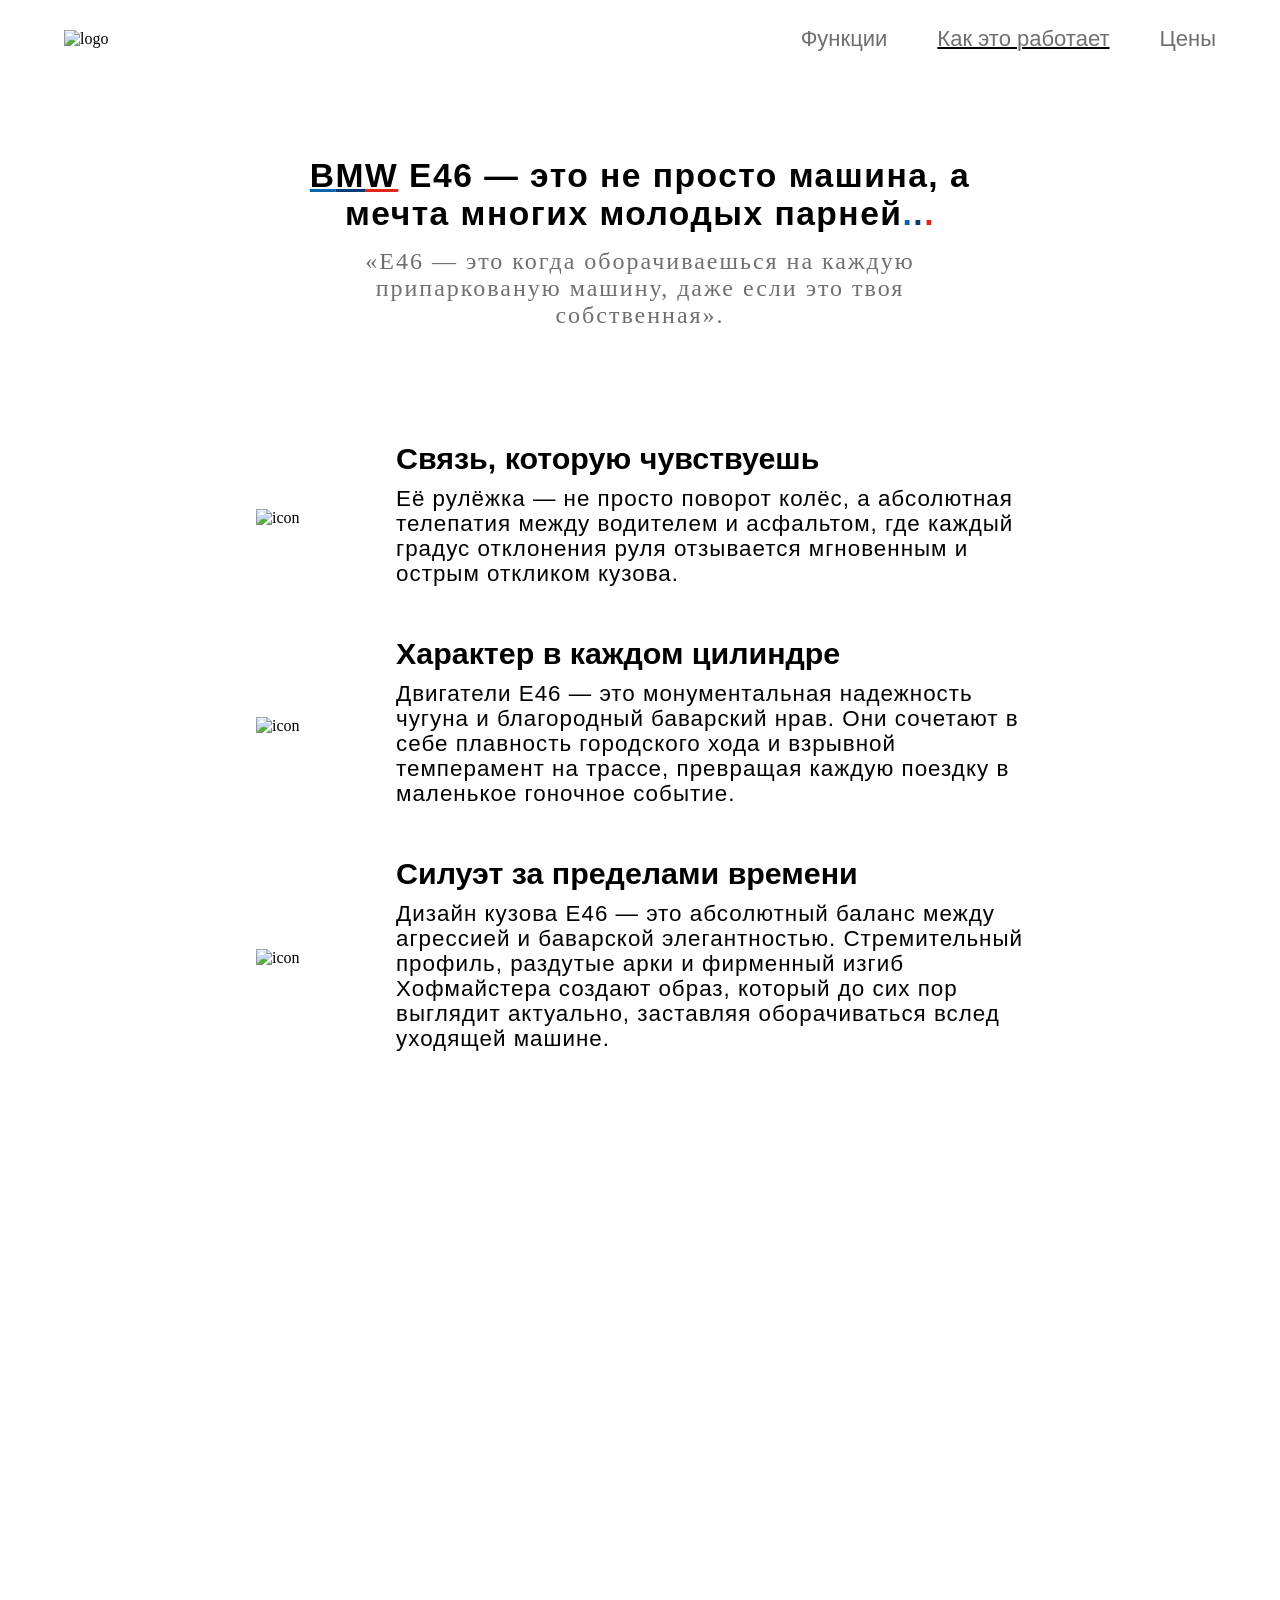
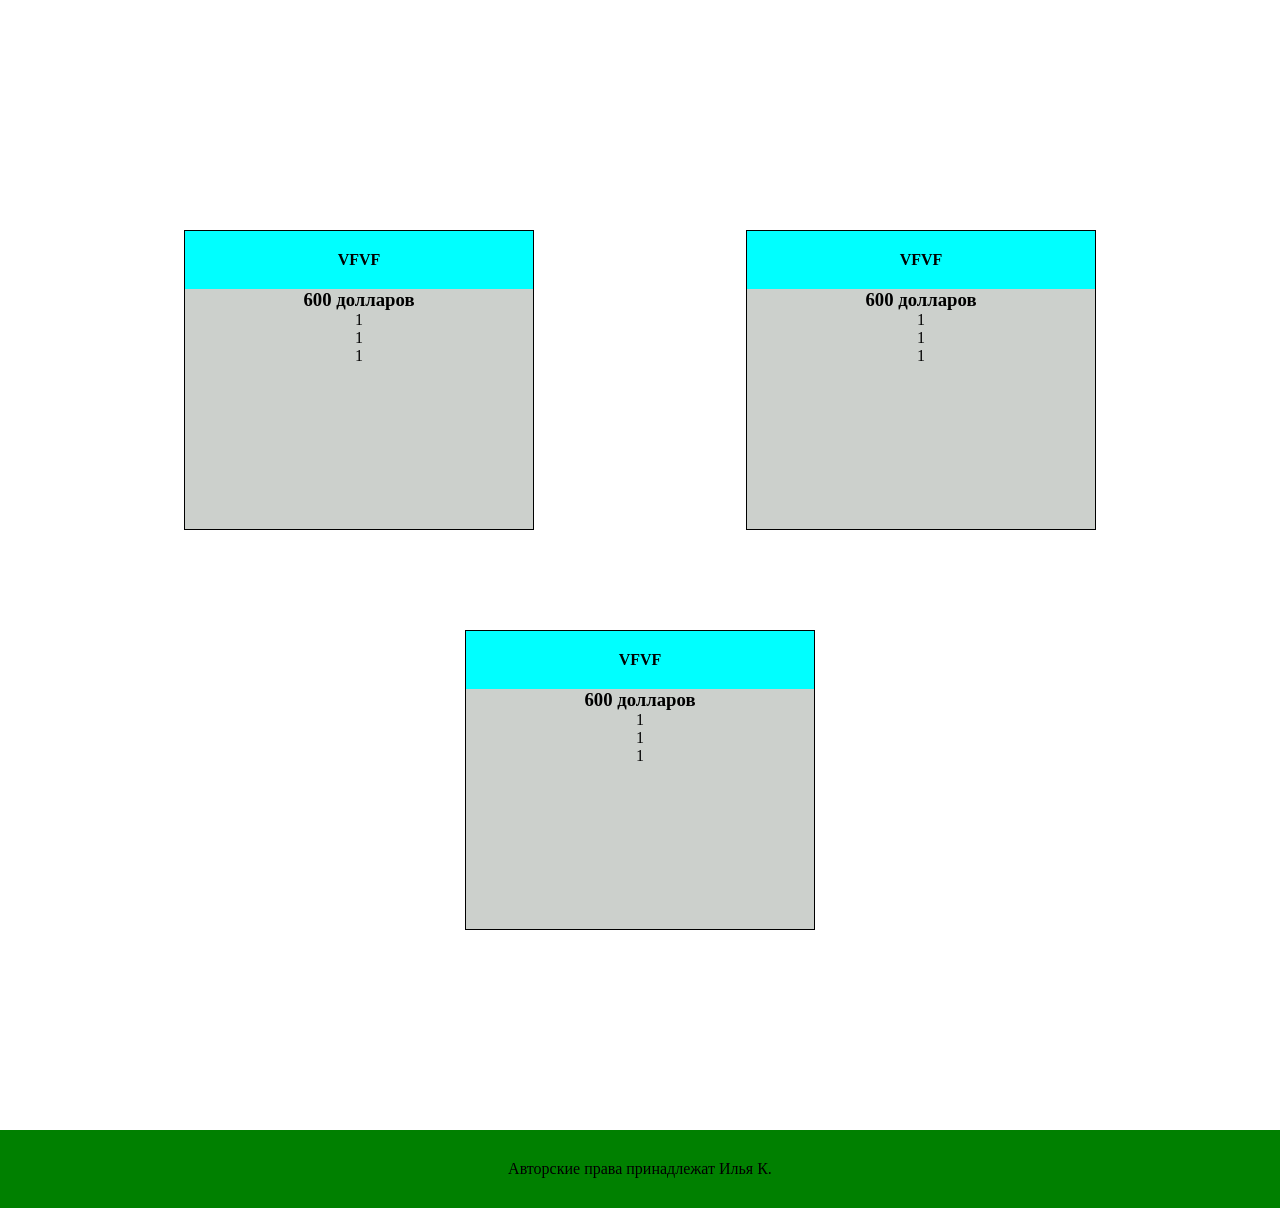
==== index.html @ d00f6525 "Rename bmwe46.html to index.html" ====
<!DOCTYPE html>
 <html lang="ru">
 <head>
    <meta charset="UTF-8">
    <meta name="viewport" content="width=device-width, initial-scale=1.0">
    <title>Ручная работа</title>
    <link rel="stylesheet" href ="bmwe46.css">
 </head>
 <header id="header">
    <img id="header-img" src="https://thumb.wikimedia.org/wikipedia/commons/thumb/7/73/Logo_BMW_Group_2021.svg/3840px-Logo_BMW_Group_2021.svg.png?utm_source=ru.wikipedia.org&utm_campaign=index&utm_content=thumbnail" alt="logo" >
    <nav id="nav-bar">
      <a href="#grid-section" class="nav-link">Функции</a>
      <span class="nav-link-span"><a href="#video-section" class="nav-link">Как это работает</span></a>
      <a href="#price-section" class="nav-link">Цены</a>
    </nav>
 </header>
 <main class="main-info">
  <section class="title-section">
    <div class="title">
      <h2><span class="BMWspace"><span class="Mblue">B</span><span class="Mbluedark">M</span><span class="Mred">W</span></span> E46 — это не просто машина, а мечта многих молодых парней<span class="pointMblue">.</span><span class="pointMbluedark">.</span><span class="pointMred">.</span></h2>
      <!-- <form id="form" action="https://www.freecodecamp.com/email-submit">
        <input name="email" id="email" type="email" placeholder="Адрес электронной почты" reqiured>
        <br>
        <input id="submit" name="submit" type="submit" value="Начать">
      </form> -->
      <p>«Е46 — это когда оборачиваешься на каждую припаркованую машину, даже если это твоя собственная».</p>
    </div>
  </section>
  <section class="grid-section" id="grid-section">
    <div class="grid-info">
      <div class="icon">
        <img src="https://cdn-icons-png.flaticon.com/512/104/104932.png" 
        alt="icon" id="img-icon">
      </div>
      <div class="icon-information" id="icon-information">
        <h3>Связь, которую чувствуешь</h3>
        <p>Её рулёжка — не просто поворот колёс, а абсолютная телепатия между водителем и асфальтом, 
  где каждый градус отклонения руля отзывается мгновенным и острым откликом кузова.</p>
      </div>
    </div>
    <div class="grid-info">
      <div class="icon">
        <img src="https://cdn-icons-png.flaticon.com/512/104/104943.png" 
        alt="icon" id="img-icon">
      </div>
      <div class="icon-information" id="icon-information">
        <h3>Характер в каждом цилиндре</h3>
        <p>Двигатели E46 — это монументальная надежность чугуна и благородный баварский нрав. 
  Они сочетают в себе плавность городского хода и взрывной темперамент на трассе, 
  превращая каждую поездку в маленькое гоночное событие.</p>
      </div>
    </div>
    <div class="grid-info">
      <div class="icon">
        <img src="https://img.icons8.ru/parakeet-line/1200/design.png" 
        alt="icon" id="img-icon">
      </div>
      <div class="icon-information" id="icon-information">
        <h3>Силуэт за пределами времени</h3>
        <p>Дизайн кузова E46 — это абсолютный баланс между агрессией и баварской элегантностью. 
  Стремительный профиль, раздутые арки и фирменный изгиб Хофмайстера создают образ, 
  который до сих пор выглядит актуально, заставляя оборачиваться вслед уходящей машине.</p>
      </div>
    </div>  
  </section>
  <section class="video-section" id="video-section">
    <iframe id="video" src="https://www.youtube.com/embed/TzeWH5wZwqw" frameborder="1" allowfullscreen=""></iframe>
  </section>
</main>
 <section class="price-section" id="price-section">
    <div class="price-info" id="price-info">
      <div class="price-title"><h4>VFVF</h4></div>
      <h3>600 долларов</h3>
      <p>1</p>
      <p>1</p>
      <p>1</p>
    </div>
    <div class="price-info" id="price-info">
      <div class="price-title"><h4>VFVF</h4></div>
      <h3>600 долларов</h3>
      <p>1</p>
      <p>1</p>
      <p>1</p>
    </div>
    <div class="price-info" id="price-info">
      <div class="price-title"><h4>VFVF</h4></div>
      <h3>600 долларов</h3>
      <p>1</p>
      <p>1</p>
      <p>1</p>
    </div>
  </section>
  <footer class="footer-info">
    <p>Авторские права принадлежат Илья К.</p>
  </footer>
</html>
---- bmwe46.css ----
* {
    margin:0;
    box-sizing: border-box;
    scroll-behavior:smooth;
}



#header {
    display:flex;
    align-items: center;
    justify-content: space-between;
    padding-top: 2%;
    padding-bottom: 2%;
    width: 90%;
    margin: auto;
}

header nav{
    display: flex;
    gap:50px
}

header .nav-link {
    text-decoration: none;
    color:#6f6f6f;
    font-family: 'Trebuchet MS', 'Lucida Sans Unicode', 'Lucida Grande', 'Lucida Sans', Arial, sans-serif;
    font-size: 22px;
}

.nav-link-span{
    text-decoration:underline black 2px;
}


header .nav-link:hover {
    text-decoration: none;
    color:#1b1a1a;
    font-family: 'Trebuchet MS', 'Lucida Sans Unicode', 'Lucida Grande', 'Lucida Sans', Arial, sans-serif;
    font-size: 24px;
    letter-spacing: 1px;
}


#header-img{
    width: 150px;
}

main {
    margin: 0 auto;
    width: 60%;
}

.title-section {
    padding-top: 80px;
    text-align: center;
}

.title h2{
    font-family:'Trebuchet MS', 'Lucida Sans Unicode', 'Lucida Grande', 'Lucida Sans', Arial, sans-serif;
    font-size:2.1rem;
    padding: 0 0 15px 0;
    letter-spacing: 1.5px;
}

.title p {
    font-family: Georgia, 'Times New Roman', Times, serif;
    font-size: 1.5rem;
    width: 80%;
    text-align: center;
    margin: 0 auto;
    letter-spacing: 2px;
    color:#6f6f6f
}



.Mblue {
    text-decoration: underline #0066b1 3px;
}
.Mbluedark {
    text-decoration: underline #003d78 3px;
}
.Mred {
    text-decoration: underline #e22718 3px;
}
.pointMblue{
    color:#0066b1;
}
.pointMbluedark{
    color:#003d78;
}
.pointMred{
    color:#e22718;
}
/* .title #email {
    width: 35%;
    height: 35px;
    text-align: center;
    border-radius: 5px;
    border: 1px solid;
    margin-bottom: 15px;
        font-family: 'Trebuchet MS', 'Lucida Sans Unicode', 'Lucida Grande', 'Lucida Sans', Arial, sans-serif;
    
}

.title #submit {
    width: 15%;
    height: 30px;
    border: 1px solid;
    background-color: transparent;
    font-family: 'Trebuchet MS', 'Lucida Sans Unicode', 'Lucida Grande', 'Lucida Sans', Arial, sans-serif;
    font-size: 0.9rem;
}


.title #email:hover{
    background-color: rgb(188, 187, 187);
    font-size:0.85rem;
    color:black
}

.title #submit:hover{
    background-color: rgb(188, 187, 187);
    font-size:0.85rem;
    color:black
} */


.grid-section {
    padding-top: 8%;
}

.grid-info {
    display: grid;
    grid-template-columns: 100px 2fr;
    align-items: center;
    gap:40px;
    padding-top: 50px;
}

.icon img {
    padding-top: 10px;
    width: 90px;
}

.icon-information h3{
    font-family: 'Trebuchet MS', 'Lucida Sans Unicode', 'Lucida Grande', 'Lucida Sans', Arial, sans-serif;
    font-size: 1.9rem;
}

.icon-information p {
    font-family: 'Trebuchet MS', 'Lucida Sans Unicode', 'Lucida Grande', 'Lucida Sans', Arial, sans-serif;
    font-size: 1.4rem;
    letter-spacing: 1px;
    line-height: 25px;
    padding-top: 10px;
}

.video-section {
    padding-top: 150px;
    text-align:center;
}

.video-section #video {
    border-radius: 20px;
    width: 80%;
    height: 475px;
    border: none;
}



.price-section {
    display: flex;
    align-items: center;
    justify-content:space-around;
    text-align: center;
    flex-wrap: wrap;
    padding-top:150px;
    width: 80%;
    margin: 0 auto;
    gap:100px;
    padding-bottom: 200px;
}


.price-info{
    border: 1px solid;
    width: 350px;
    background-color:rgb(204, 208, 204);
    height: 300px;
}

.price-title {
    background-color: aqua;
    padding: 20px;
}

footer {
    width: 100%;
    padding: 30px;
    background-color: green;
    text-align: center;
}
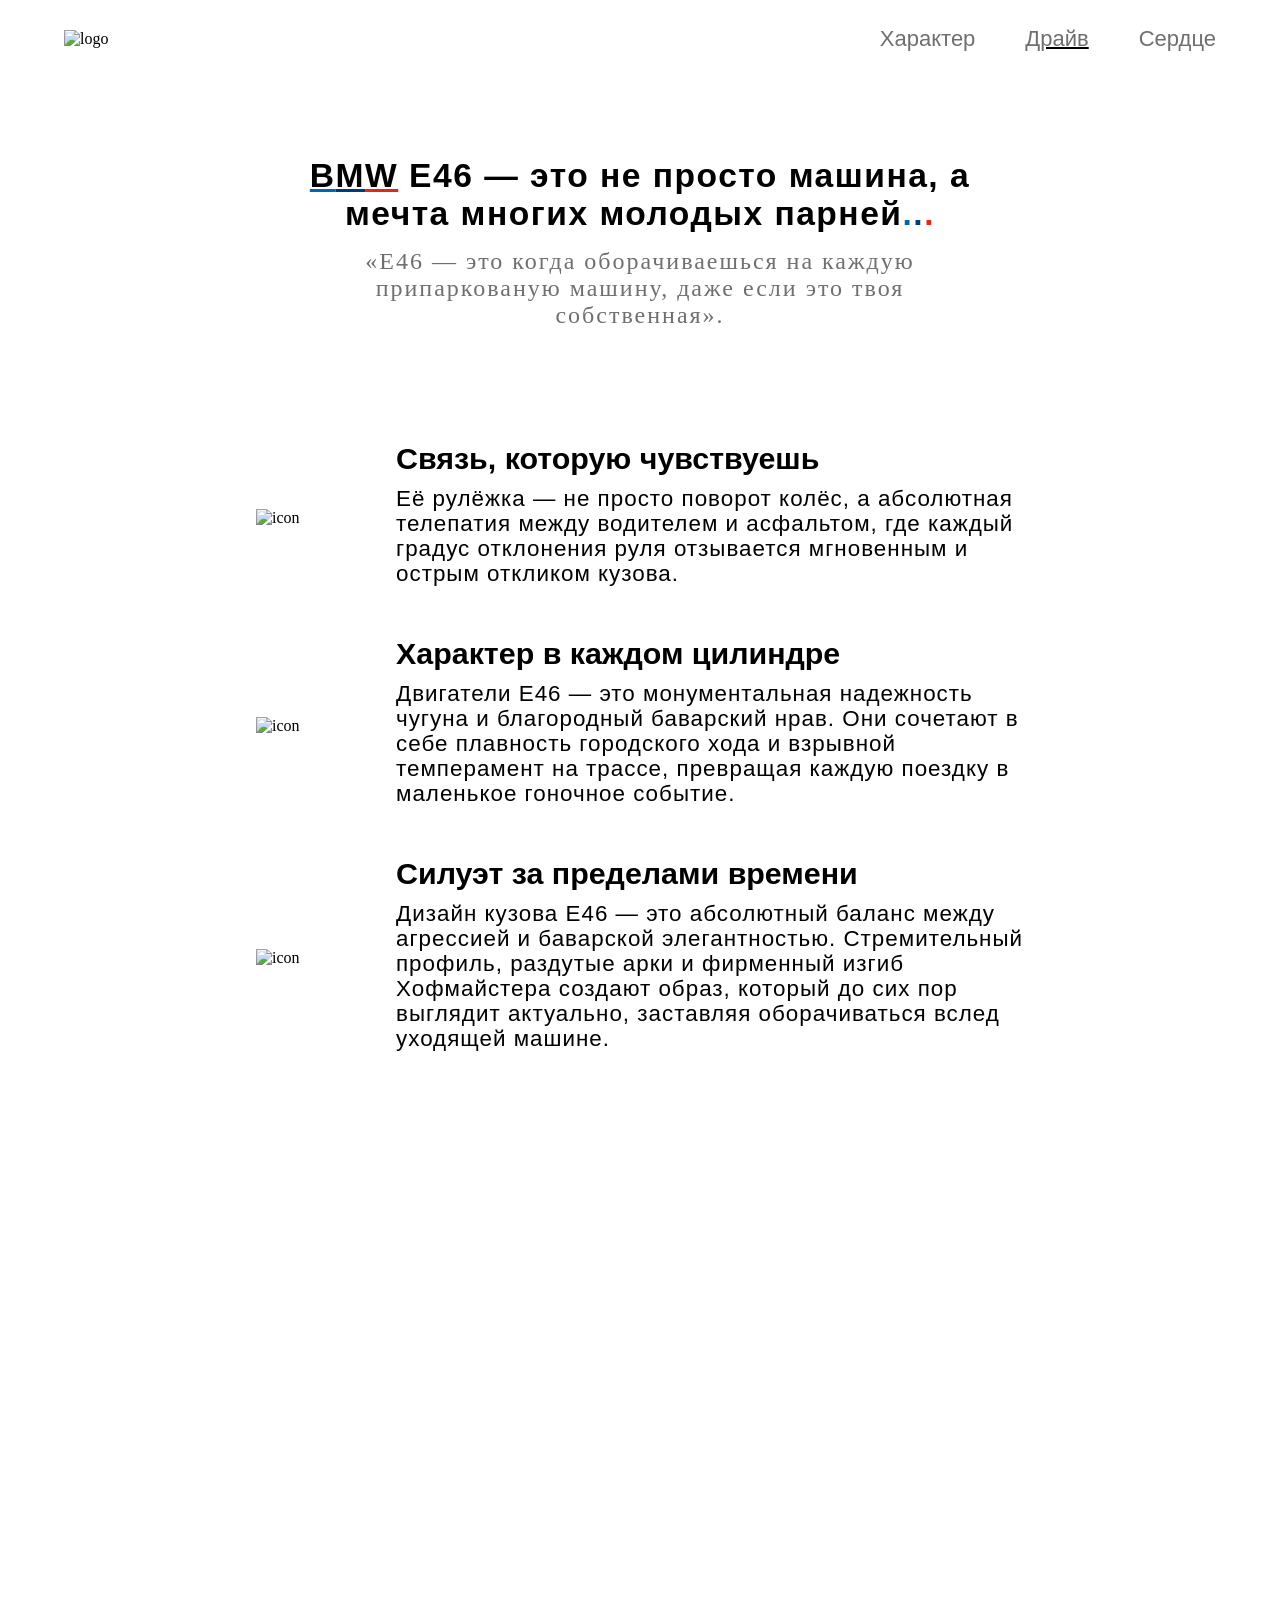
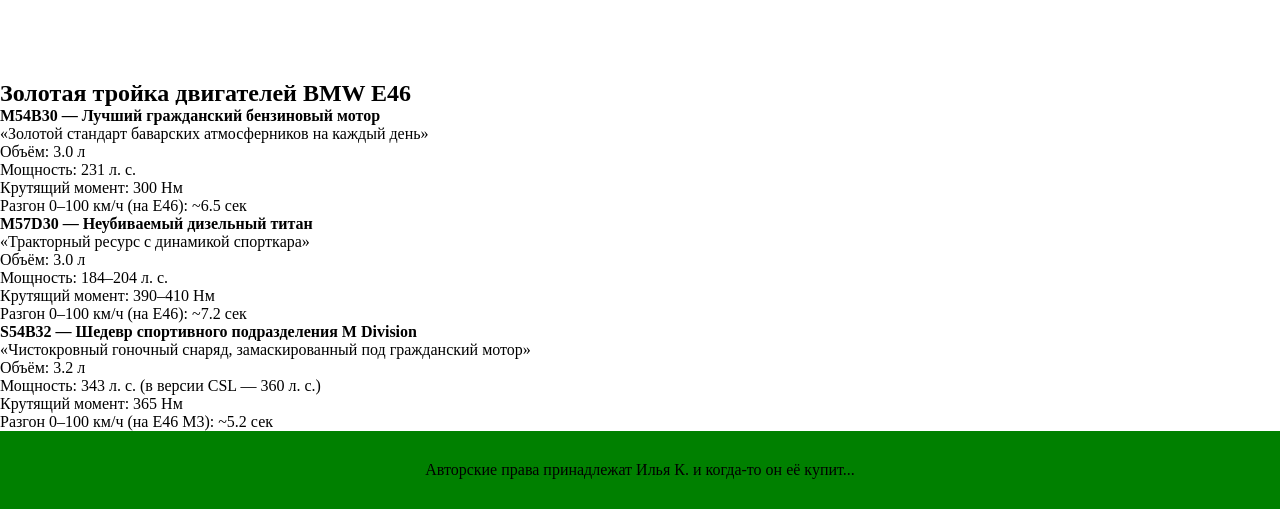
==== commit 1ef113c2: "Update index.html" ====
--- a/index.html
+++ b/index.html
@@ -4,14 +4,14 @@
     <meta charset="UTF-8">
     <meta name="viewport" content="width=device-width, initial-scale=1.0">
     <title>Ручная работа</title>
-    <link rel="stylesheet" href ="bmwe46.css">
+    <link rel="stylesheet" href ="style.css">
  </head>
  <header id="header">
     <img id="header-img" src="https://thumb.wikimedia.org/wikipedia/commons/thumb/7/73/Logo_BMW_Group_2021.svg/3840px-Logo_BMW_Group_2021.svg.png?utm_source=ru.wikipedia.org&utm_campaign=index&utm_content=thumbnail" alt="logo" >
     <nav id="nav-bar">
-      <a href="#grid-section" class="nav-link">Функции</a>
-      <span class="nav-link-span"><a href="#video-section" class="nav-link">Как это работает</span></a>
-      <a href="#price-section" class="nav-link">Цены</a>
+      <a href="#grid-section" class="nav-link">Характер</a>
+      <span class="nav-link-span"><a href="#video-section" class="nav-link">Драйв</span></a>
+      <a href="#title-engine" class="nav-link">Сердце</a>
     </nav>
  </header>
  <main class="main-info">
@@ -63,34 +63,45 @@
       </div>
     </div>  
   </section>
-  <section class="video-section" id="video-section">
-    <iframe id="video" src="https://www.youtube.com/embed/TzeWH5wZwqw" frameborder="1" allowfullscreen=""></iframe>
-  </section>
 </main>
- <section class="price-section" id="price-section">
-    <div class="price-info" id="price-info">
-      <div class="price-title"><h4>VFVF</h4></div>
-      <h3>600 долларов</h3>
-      <p>1</p>
-      <p>1</p>
-      <p>1</p>
+
+  <div class="background-img-video">
+    <section class="video-section" id="video-section">
+      
+        <iframe id="video" src="https://www.youtube.com/embed/TzeWH5wZwqw" frameborder="1" allowfullscreen=""></iframe>
+
+    </section>
+  </div>
+  <div class="title-engine" id="title-engine">
+   <h2>Золотая тройка двигателей BMW E46</h2>
+  </div>
+ <section class="engine-section" id="engine-section">
+    <div class="engine-info" id="engine-info">
+      <div class="engine-name"><h4>M54B30 — Лучший гражданский бензиновый мотор</h4></div>
+      <p class="quote-engine">«Золотой стандарт баварских атмосферников на каждый день»</p>
+      <p class="engine-hp"><span class="line-engine-hp">Объём</span>: 3.0 л</p>
+      <p class="engine-hp"><span class="line-engine-hp">Мощность</span>: 231 л. с.</p>
+      <p class="engine-hp"><span class="line-engine-hp">Крутящий момент</span>: 300 Нм</p>
+      <p class="engine-hp"><span class="line-engine-hp">Разгон 0–100 км/ч (на E46)</span>: ~6.5 сек</p>
     </div>
-    <div class="price-info" id="price-info">
-      <div class="price-title"><h4>VFVF</h4></div>
-      <h3>600 долларов</h3>
-      <p>1</p>
-      <p>1</p>
-      <p>1</p>
+    <div class="engine-info" id="engine-info">
+      <div class="engine-name"><h4>M57D30 — Неубиваемый дизельный титан</h4></div>
+      <p class="quote-engine">«Тракторный ресурс с динамикой спорткара»</p>
+      <p class="engine-hp"><span class="line-engine-hp">Объём</span>: 3.0 л</p>
+      <p class="engine-hp"><span class="line-engine-hp">Мощность</span>: 184–204 л. с.</p>
+      <p class="engine-hp"><span class="line-engine-hp">Крутящий момент</span>: 390–410 Нм</p>
+      <p class="engine-hp"><span class="line-engine-hp">Разгон 0–100 км/ч (на E46)</span>: ~7.2 сек</p>
     </div>
-    <div class="price-info" id="price-info">
-      <div class="price-title"><h4>VFVF</h4></div>
-      <h3>600 долларов</h3>
-      <p>1</p>
-      <p>1</p>
-      <p>1</p>
+    <div class="engine-info" id="engine-info">
+      <div class="engine-name"><h4>S54B32 — Шедевр спортивного подразделения M Division</h4></div>
+      <p class="quote-engine">«Чистокровный гоночный снаряд, замаскированный под гражданский мотор»</p>
+      <p class="engine-hp"><span class="line-engine-hp">Объём</span>: 3.2 л</p>
+      <p class="engine-hp"><span class="line-engine-hp">Мощность</span>: 343 л. с. (в версии CSL — 360 л. с.)</p>
+      <p class="engine-hp"><span class="line-engine-hp">Крутящий момент</span>: 365 Нм</p>
+      <p class="engine-hp"><span class="line-engine-hp">Разгон 0–100 км/ч (на E46 M3)</span>: ~5.2 сек</p>
     </div>
   </section>
   <footer class="footer-info">
-    <p>Авторские права принадлежат Илья К.</p>
+    <p>Авторские права принадлежат Илья К. и когда-то он её купит...</p>
   </footer>
 </html>
--- a/style.css
+++ b/style.css
@@ -0,0 +1,207 @@
+* {
+    margin:0;
+    box-sizing: border-box;
+    scroll-behavior:smooth;
+}
+
+
+
+#header {
+    display:flex;
+    align-items: center;
+    justify-content: space-between;
+    padding-top: 2%;
+    padding-bottom: 2%;
+    width: 90%;
+    margin: auto;
+}
+
+header nav{
+    display: flex;
+    gap:50px
+}
+
+header .nav-link {
+    text-decoration: none;
+    color:#6f6f6f;
+    font-family: 'Trebuchet MS', 'Lucida Sans Unicode', 'Lucida Grande', 'Lucida Sans', Arial, sans-serif;
+    font-size: 22px;
+}
+
+.nav-link-span{
+    text-decoration:underline black 2px;
+}
+
+
+header .nav-link:hover {
+    text-decoration: none;
+    color:#1b1a1a;
+    font-family: 'Trebuchet MS', 'Lucida Sans Unicode', 'Lucida Grande', 'Lucida Sans', Arial, sans-serif;
+    font-size: 24px;
+    letter-spacing: 1px;
+}
+
+
+#header-img{
+    width: 150px;
+}
+
+main {
+    margin: 0 auto;
+    width: 60%;
+}
+
+.title-section {
+    margin: 0 auto;
+    padding-top: 80px;
+    text-align: center;
+}
+
+.title h2{
+    font-family:'Trebuchet MS', 'Lucida Sans Unicode', 'Lucida Grande', 'Lucida Sans', Arial, sans-serif;
+    font-size:2.1rem;
+    padding: 0 0 15px 0;
+    letter-spacing: 1.5px;
+}
+
+.title p {
+    font-family: Georgia, 'Times New Roman', Times, serif;
+    font-size: 1.5rem;
+    width: 80%;
+    text-align: center;
+    margin: 0 auto;
+    letter-spacing: 2px;
+    color:#6f6f6f
+}
+
+
+
+.Mblue {
+    text-decoration: underline #0066b1 3px;
+}
+.Mbluedark {
+    text-decoration: underline #003d78 3px;
+}
+.Mred {
+    text-decoration: underline #e22718 3px;
+}
+.pointMblue{
+    color:#0066b1;
+}
+.pointMbluedark{
+    color:#003d78;
+}
+.pointMred{
+    color:#e22718;
+}
+/* .title #email {
+    width: 35%;
+    height: 35px;
+    text-align: center;
+    border-radius: 5px;
+    border: 1px solid;
+    margin-bottom: 15px;
+        font-family: 'Trebuchet MS', 'Lucida Sans Unicode', 'Lucida Grande', 'Lucida Sans', Arial, sans-serif;
+    
+}
+
+.title #submit {
+    width: 15%;
+    height: 30px;
+    border: 1px solid;
+    background-color: transparent;
+    font-family: 'Trebuchet MS', 'Lucida Sans Unicode', 'Lucida Grande', 'Lucida Sans', Arial, sans-serif;
+    font-size: 0.9rem;
+}
+
+
+.title #email:hover{
+    background-color: rgb(188, 187, 187);
+    font-size:0.85rem;
+    color:black
+}
+
+.title #submit:hover{
+    background-color: rgb(188, 187, 187);
+    font-size:0.85rem;
+    color:black
+} */
+
+
+.grid-section {
+    padding-top: 8%;
+}
+
+.grid-info {
+    display: grid;
+    grid-template-columns: 100px 2fr;
+    align-items: center;
+    gap:40px;
+    padding-top: 50px;
+}
+
+.icon img {
+    padding-top: 10px;
+    width: 90px;
+}
+
+.icon-information h3{
+    font-family: 'Trebuchet MS', 'Lucida Sans Unicode', 'Lucida Grande', 'Lucida Sans', Arial, sans-serif;
+    font-size: 1.9rem;
+}
+
+.icon-information p {
+    font-family: 'Trebuchet MS', 'Lucida Sans Unicode', 'Lucida Grande', 'Lucida Sans', Arial, sans-serif;
+    font-size: 1.4rem;
+    letter-spacing: 1px;
+    line-height: 25px;
+    padding-top: 10px;
+}
+
+.video-section {
+    padding-top: 150px;
+    text-align:center;
+}
+
+.video-section #video {
+    border-radius: 20px;
+    width: 80%;
+    height: 475px;
+    border: none;
+    margin: 0 auto;
+}
+
+
+
+.price-section {
+    display: flex;
+    align-items: center;
+    justify-content:space-around;
+    text-align: center;
+    flex-wrap: wrap;
+    padding-top:150px;
+    width: 80%;
+    margin: 0 auto;
+    gap:100px;
+    padding-bottom: 200px;
+}
+
+
+.price-info{
+    border: 1px solid;
+    width: 350px;
+    background-color:rgb(204, 208, 204);
+    height: 300px;
+}
+
+.price-title {
+    background-color: aqua;
+    padding: 20px;
+}
+
+footer {
+    width: 100%;
+    padding: 30px;
+    background-color: green;
+    text-align: center;
+}
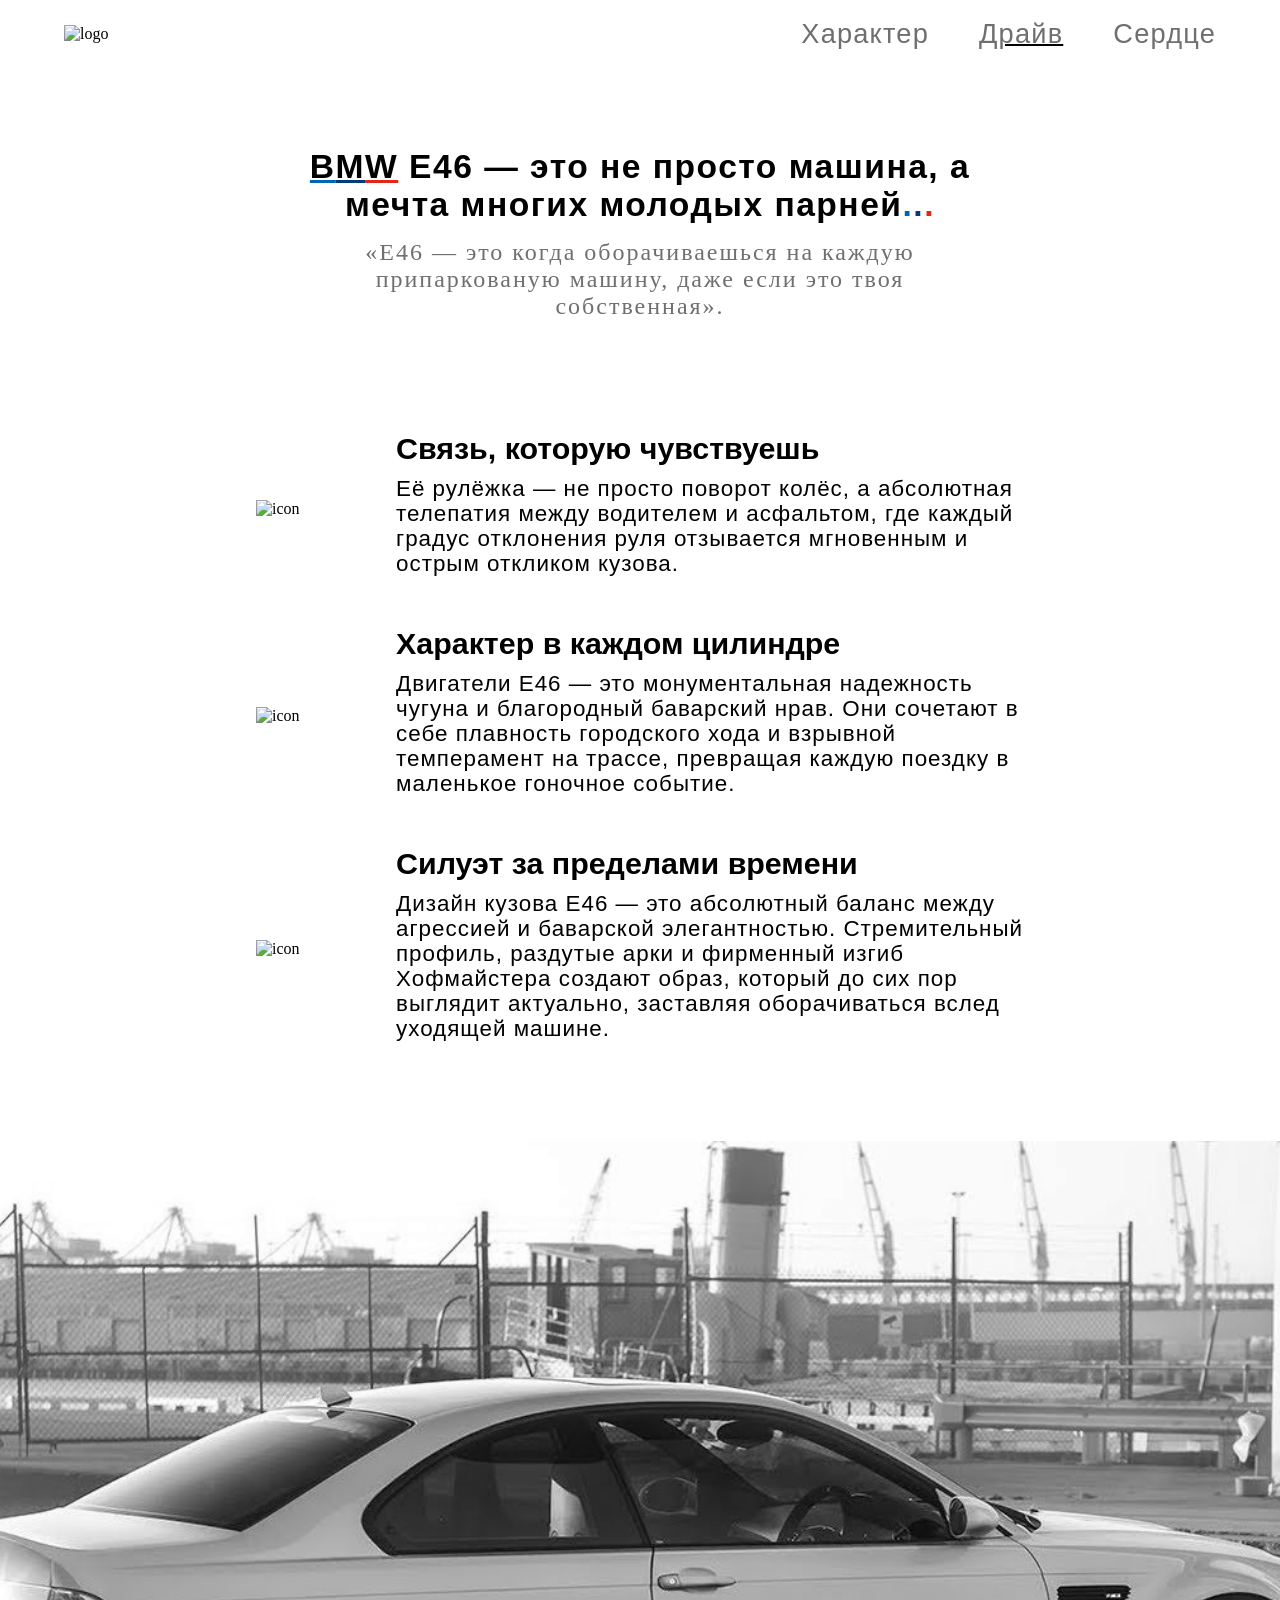
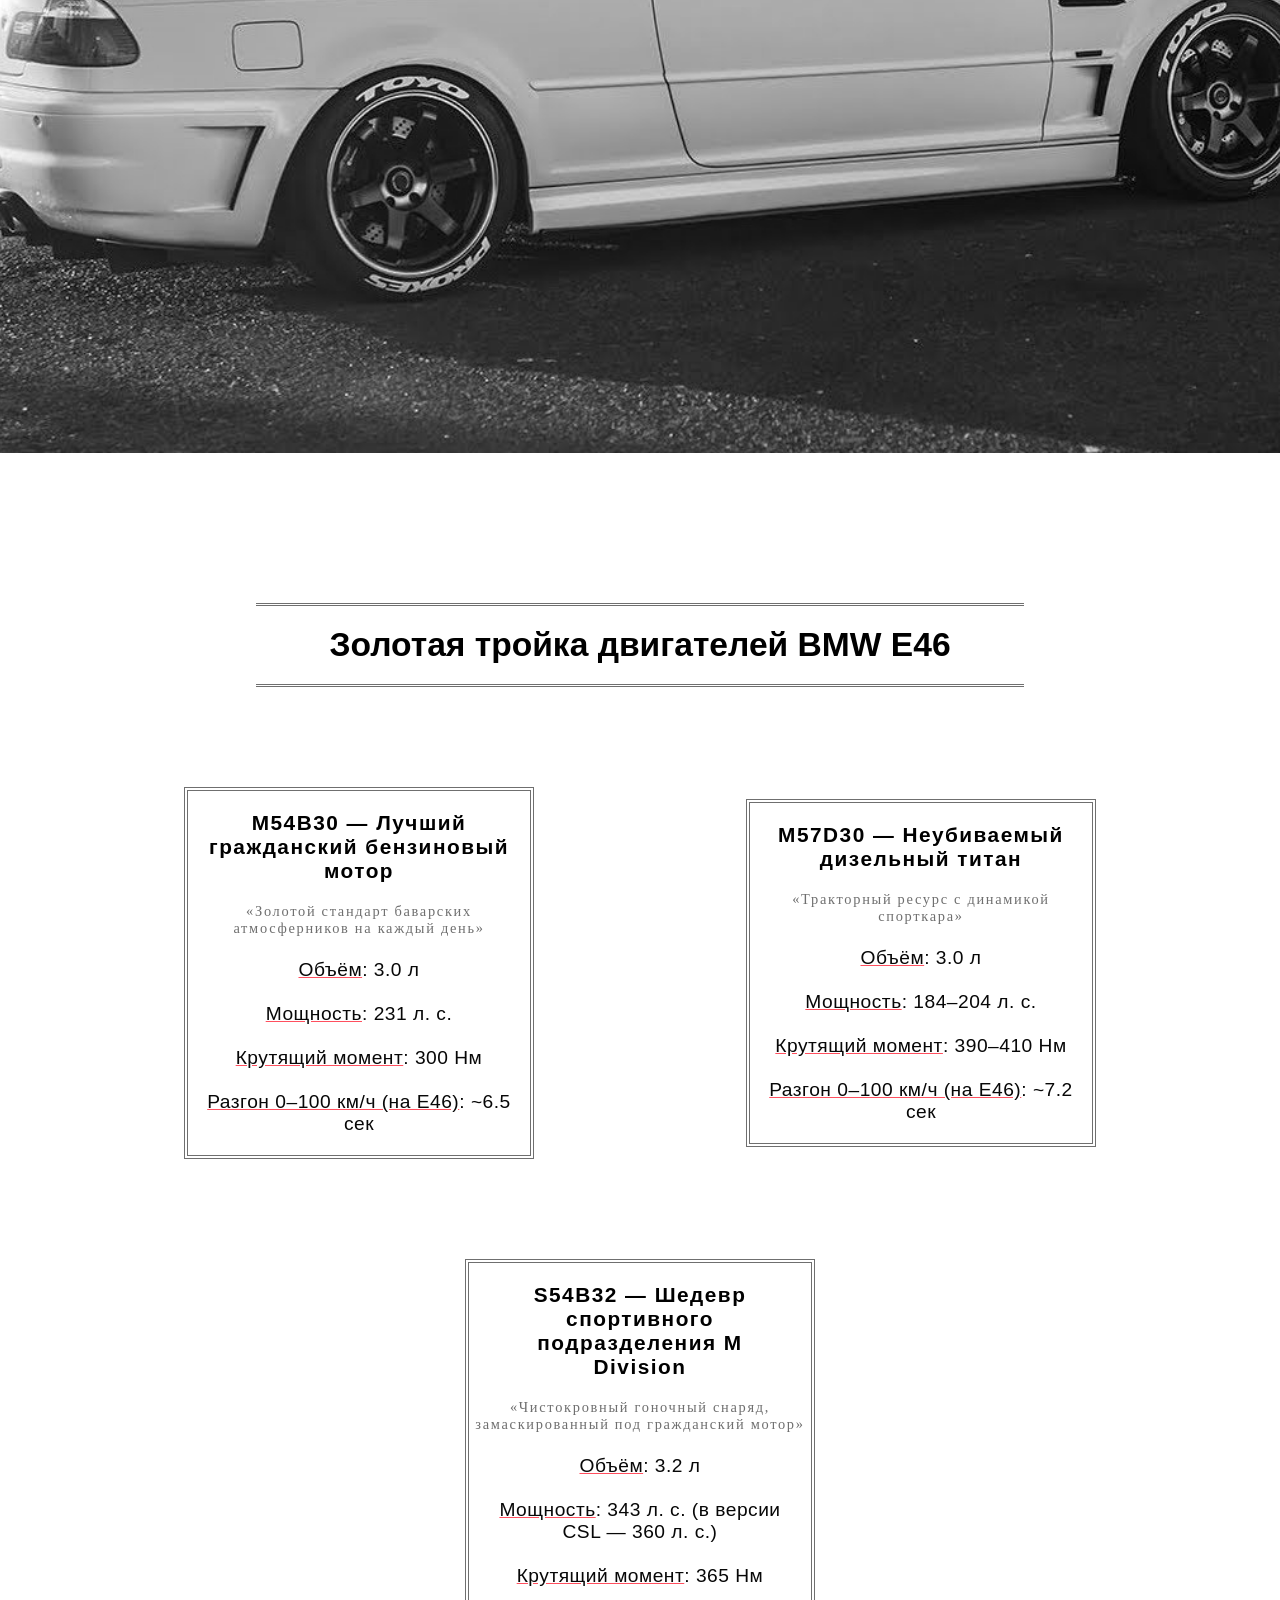
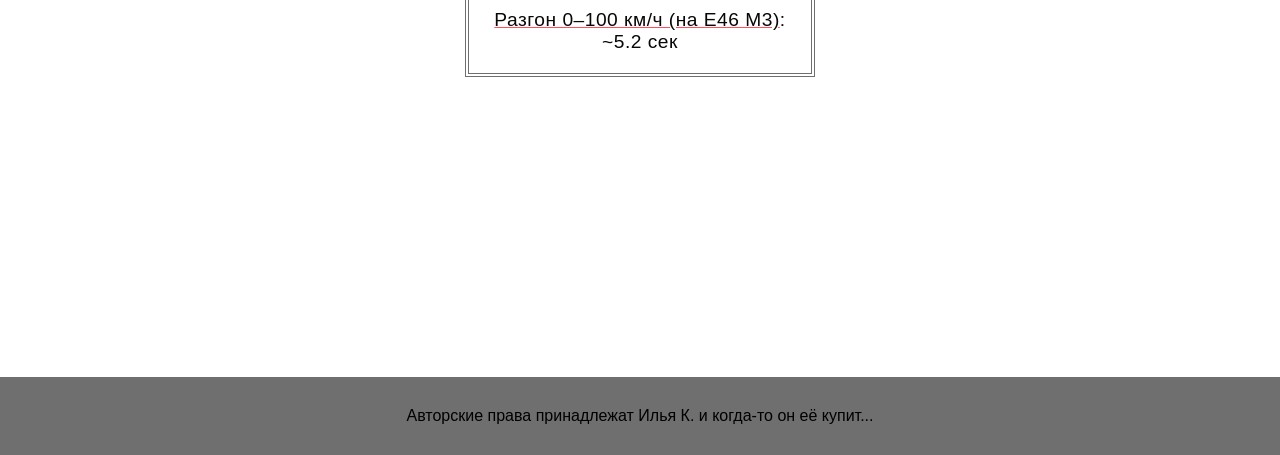
==== commit bc3804fa: "Update index.html" ====
--- a/index.html
+++ b/index.html
@@ -3,7 +3,7 @@
  <head>
     <meta charset="UTF-8">
     <meta name="viewport" content="width=device-width, initial-scale=1.0">
-    <title>Ручная работа</title>
+    <title>BMW E46</title>
     <link rel="stylesheet" href ="style.css">
  </head>
  <header id="header">
--- a/style.css
+++ b/style.css
@@ -5,13 +5,17 @@
 }
 
 
+main {
+    margin: 0 auto;
+    width: 60%;
+}
 
 #header {
     display:flex;
     align-items: center;
     justify-content: space-between;
-    padding-top: 2%;
-    padding-bottom: 2%;
+    padding-top: 2vh;
+    padding-bottom: 2vh;
     width: 90%;
     margin: auto;
 }
@@ -25,7 +29,8 @@
     text-decoration: none;
     color:#6f6f6f;
     font-family: 'Trebuchet MS', 'Lucida Sans Unicode', 'Lucida Grande', 'Lucida Sans', Arial, sans-serif;
-    font-size: 22px;
+    font-size: 1.7rem;
+    letter-spacing: 1.2px;
 }
 
 .nav-link-span{
@@ -37,7 +42,7 @@
     text-decoration: none;
     color:#1b1a1a;
     font-family: 'Trebuchet MS', 'Lucida Sans Unicode', 'Lucida Grande', 'Lucida Sans', Arial, sans-serif;
-    font-size: 24px;
+    font-size: 1.8rem;
     letter-spacing: 1px;
 }
 
@@ -52,9 +57,14 @@
 }
 
 .title-section {
-    margin: 0 auto;
+    margin: auto;
     padding-top: 80px;
     text-align: center;
+}
+.title {
+    width: 100%;
+    margin: 0 auto;
+
 }
 
 .title h2{
@@ -158,28 +168,52 @@
     padding-top: 10px;
 }
 
+.background-img-video {
+    text-align: center;
+    width: 100%;
+    margin-top: 100px;
+}
+
 .video-section {
-    padding-top: 150px;
-    text-align:center;
+    padding-top: 130px;
+    padding-bottom: 130px;
+    background:url(bmwe46imgvideo-gray.jpg);
+    background-size: cover;
+    background-position: center;
+    background-repeat: no-repeat;
 }
 
 .video-section #video {
     border-radius: 20px;
-    width: 80%;
-    height: 475px;
+    width: 65%;
+    height: 72vh;
     border: none;
-    margin: 0 auto;
-}
-
-
-
-.price-section {
+}
+
+
+.title-engine {
+    width: 60%;
+    margin: 0 auto;
+    font-family:'Trebuchet MS', 'Lucida Sans Unicode', 'Lucida Grande', 'Lucida Sans', Arial, sans-serif;
+    padding-top: 150px;
+   
+}
+.title-engine h2 {
+    font-size: 2.1rem;
+    padding-top: 20px;
+    padding-bottom: 20px;
+    text-align: center;
+    border-top:3px double #6f6f6f;
+    border-bottom:3px double #6f6f6f;
+}
+
+.engine-section {
     display: flex;
     align-items: center;
     justify-content:space-around;
     text-align: center;
     flex-wrap: wrap;
-    padding-top:150px;
+    padding-top:100px;
     width: 80%;
     margin: 0 auto;
     gap:100px;
@@ -187,21 +221,127 @@
 }
 
 
-.price-info{
-    border: 1px solid;
+.engine-info{
+    border: 4px double #6f6f6f;
     width: 350px;
-    background-color:rgb(204, 208, 204);
-    height: 300px;
-}
-
-.price-title {
-    background-color: aqua;
+    background-color:white;
+    height: auto;
+    padding-bottom: 20px;
+}
+
+.engine-name {
+    background-color: white;
     padding: 20px;
 }
 
+
+.engine-name h4 {
+    font-size: 1.3rem;
+    font-family: 'Trebuchet MS', 'Lucida Sans Unicode', 'Lucida Grande', 'Lucida Sans', Arial, sans-serif;
+    letter-spacing: 1.5px;
+}
+
+.quote-engine {
+    color: #6f6f6f;
+    font-size: 0.9rem;
+    letter-spacing: 1.7px;
+    font-family: Georgia, 'Times New Roman', Times, serif;
+}
+
+
+.engine-hp {
+    text-align: center;
+    font-family: 'Trebuchet MS', 'Lucida Sans Unicode', 'Lucida Grande', 'Lucida Sans', Arial, sans-serif;
+    letter-spacing: 0.5px;
+    font-size: 1.2rem;
+    padding-top: 22px;
+    padding-right: 10px;
+    padding-left: 10px;
+    color:#070707
+    /* font-weight:bold; */
+}
+
+.line-engine-hp {
+    text-decoration: underline #ff4f5e   ;
+}
+
+
 footer {
+    font-family: 'Trebuchet MS', 'Lucida Sans Unicode', 'Lucida Grande', 'Lucida Sans', Arial, sans-serif;
+    font-size: 1.0rem;
     width: 100%;
+    margin-top: 100px;
     padding: 30px;
-    background-color: green;
-    text-align: center;
-}
+    background-color: #6f6f6f;
+    text-align: center;
+}
+
+
+
+
+
+/* =========================================
+   АДАПТИВ ДЛЯ ТЕЛЕФОНОВ (ширина до 768px)
+   ========================================= */
+@media (max-width: 768px) {
+    /* 1. Расширяем main на весь экран */
+    main {
+        width: 90%; /* Было 60%, теперь 90% */
+    }
+
+    /* 2. Уменьшаем шрифты, чтобы влезало */
+    .title h2 {
+        font-size: 1.5rem;
+    }
+    .title p {
+        font-size: 1.1rem;
+        width: 95%;
+    }
+
+    /* 3. Перестраиваем хедер (лого и меню в столбик) */
+    #header {
+        flex-direction: column;
+        gap: 20px;
+        padding-top: 20px;
+    }
+    header nav {
+        gap: 20px; /* Уменьшаем отступы между ссылками */
+    }
+    header .nav-link {
+        font-size: 1.2rem; /* Уменьшаем шрифт меню */
+    }
+
+    /* 4. Сетка (иконка и текст) — на телефоне лучше в столбик */
+    .grid-info {
+        grid-template-columns: 1fr; /* Одна колонка */
+        text-align: center; /* Текст по центру */
+        gap: 10px;
+    }
+    .icon img {
+        margin: 0 auto; /* Центрируем иконку */
+    }
+    .icon-information h3 {
+        font-size: 1.5rem;
+    }
+    .icon-information p {
+        font-size: 1.1rem;
+        line-height: 1.5;
+    }
+
+    /* 5. Видео на телефоне */
+    .video-section #video {
+        width: 85%; /* Шире, чем на ПК (было 65%) */
+        height: 300px; /* Фиксированная высота, чтобы не растягивалось */
+    }
+
+    /* 6. Карточки двигателей в столбик */
+    .engine-section {
+        flex-direction: column; /* Встают друг под другом */
+        gap: 30px;
+        padding-bottom: 50px;
+    }
+    .engine-info {
+        width: 100%; /* Карточка на всю ширину */
+        max-width: 350px; /* Но не шире 350px */
+    }
+}
